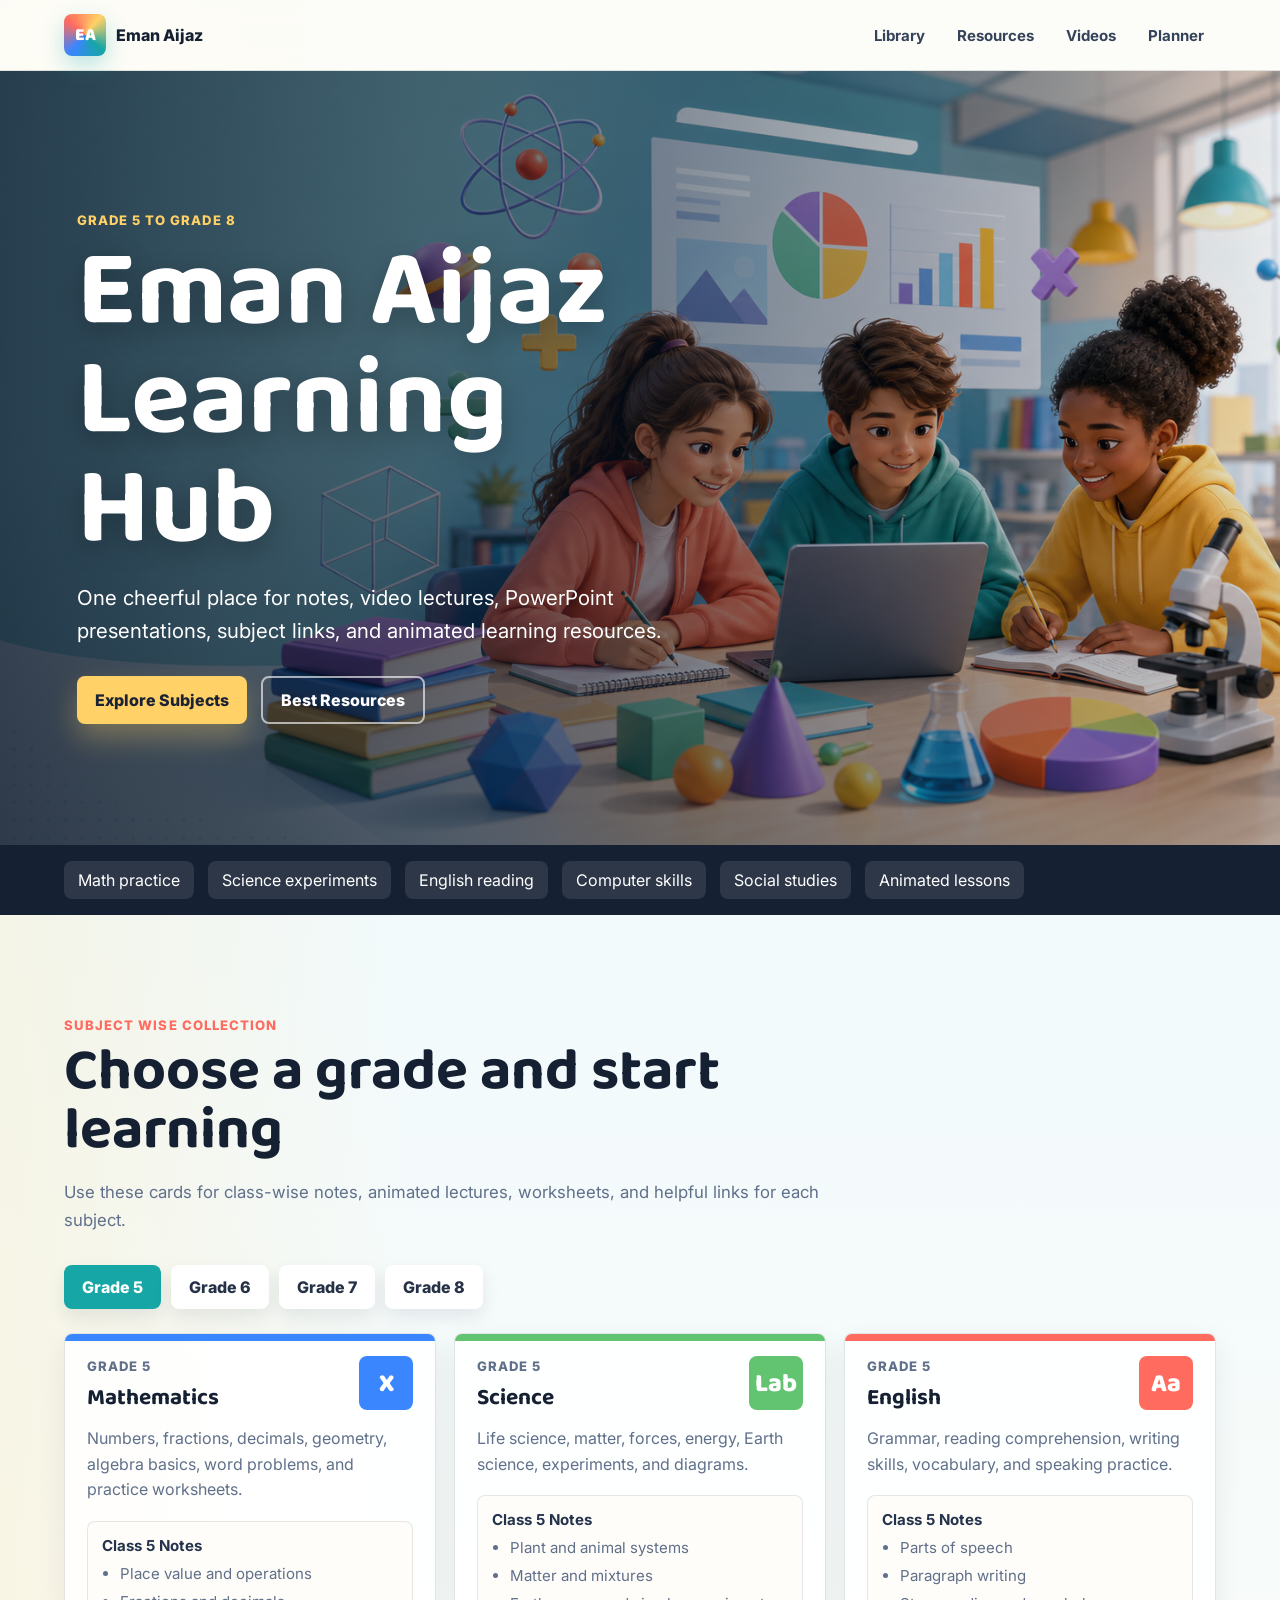
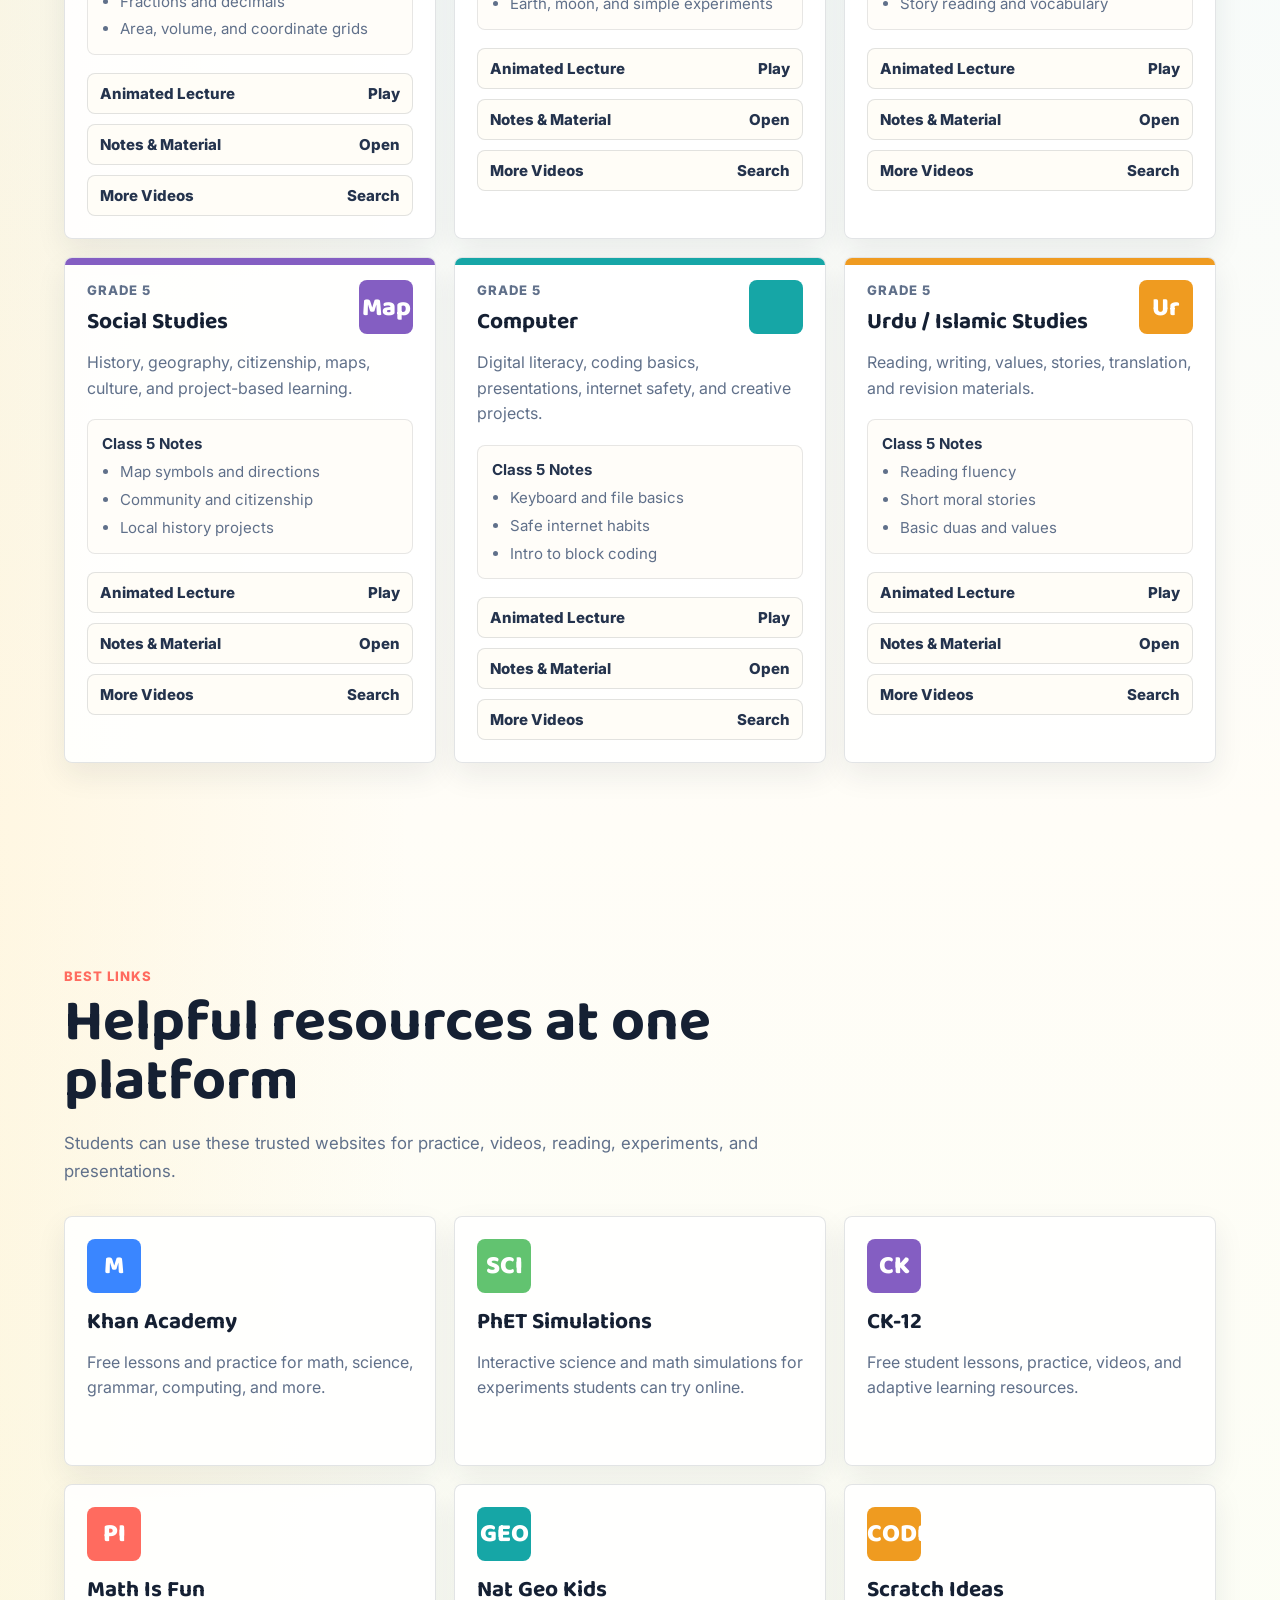
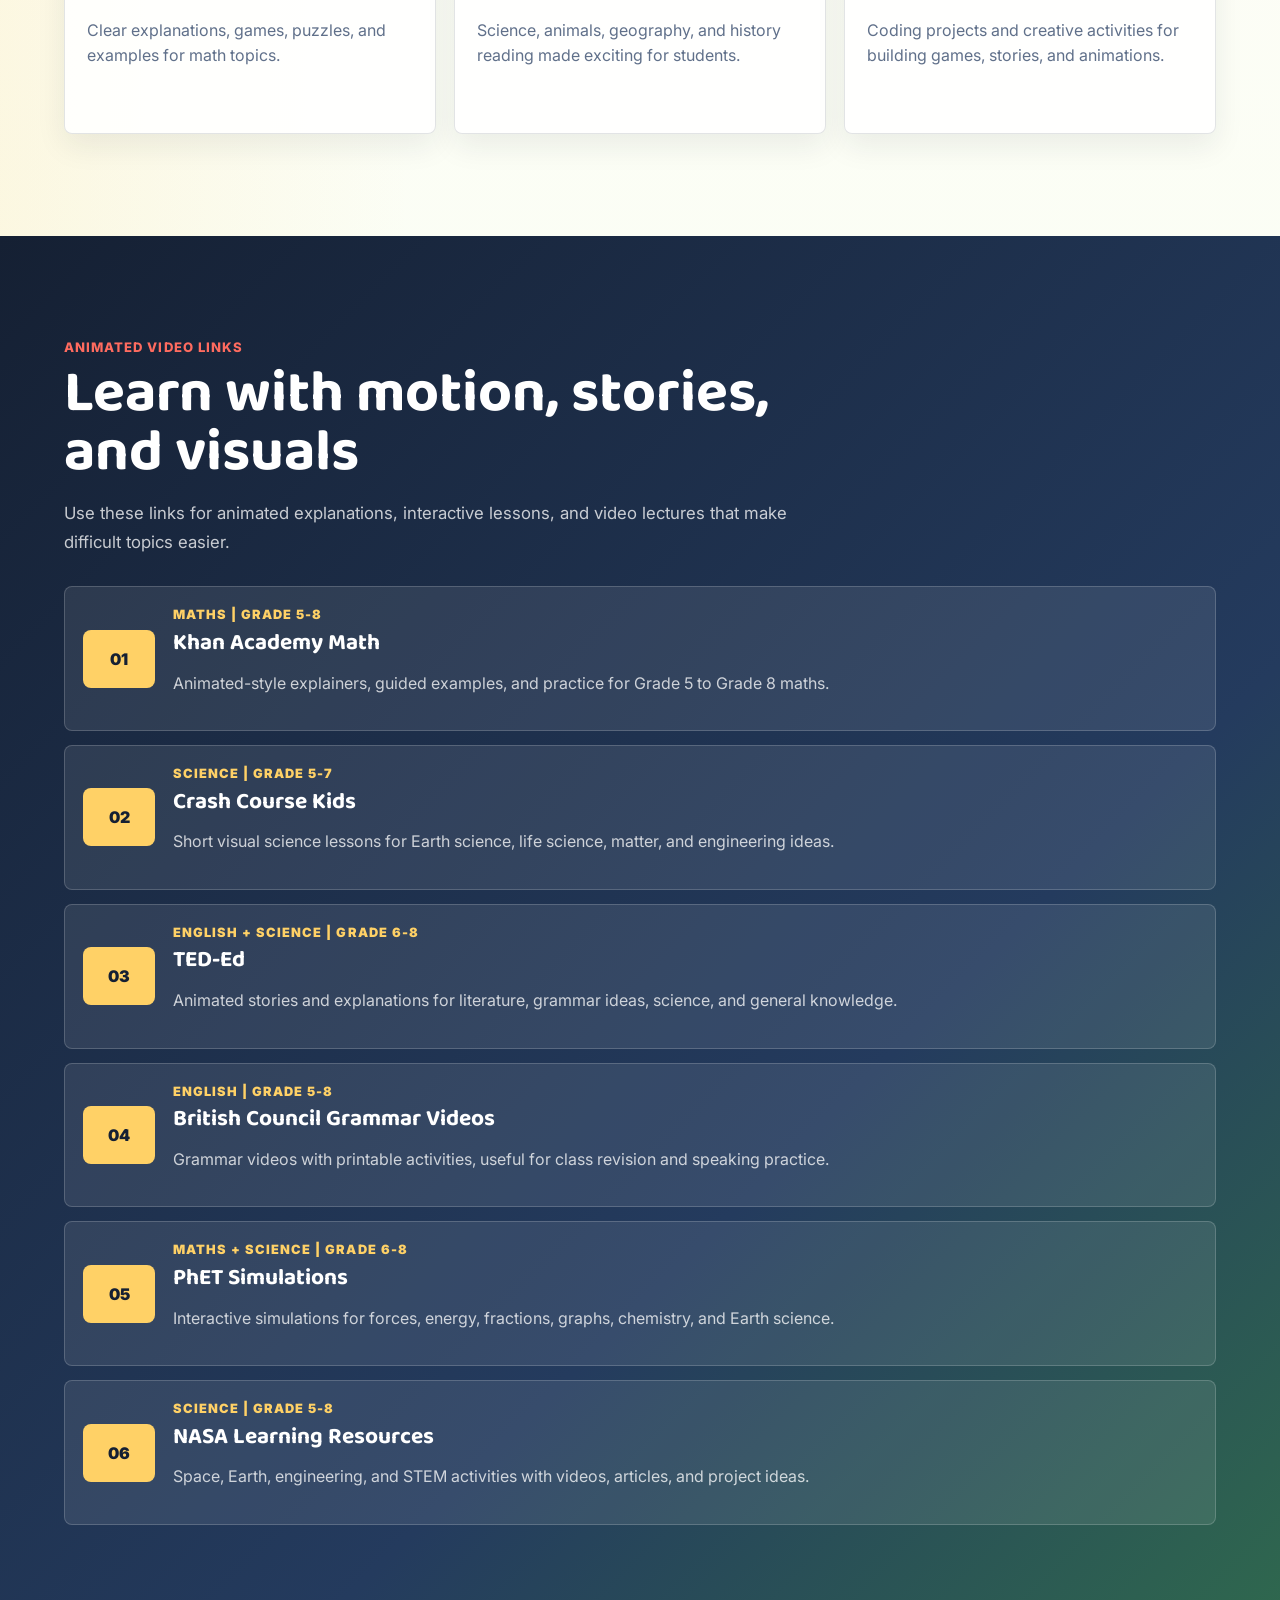
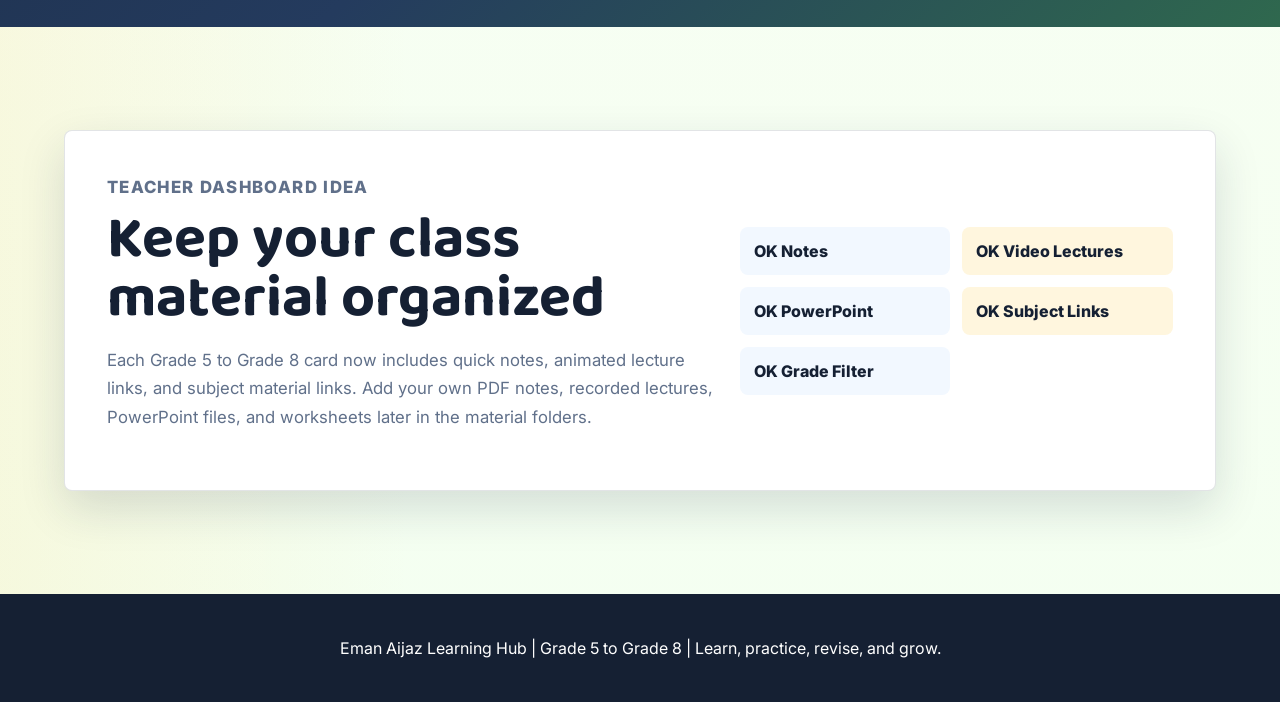
==== index.html @ b5f7dd6d "Add learning hub website" ====
<!DOCTYPE html>
<html lang="en">
<head>
  <meta charset="UTF-8">
  <meta name="viewport" content="width=device-width, initial-scale=1.0">
  <title>Eman Aijaz Learning Hub</title>
  <link rel="preconnect" href="https://fonts.googleapis.com">
  <link rel="preconnect" href="https://fonts.gstatic.com" crossorigin>
  <link href="https://fonts.googleapis.com/css2?family=Baloo+2:wght@500;700&family=Inter:wght@400;600;700;800&display=swap" rel="stylesheet">
  <link rel="stylesheet" href="styles.css">
</head>
<body>
  <header class="site-header">
    <a class="brand" href="#top" aria-label="Eman Aijaz Learning Hub home">
      <span class="brand-mark">EA</span>
      <span>Eman Aijaz</span>
    </a>
    <nav class="nav-links" aria-label="Main navigation">
      <a href="#library">Library</a>
      <a href="#resources">Resources</a>
      <a href="#videos">Videos</a>
      <a href="#planner">Planner</a>
    </nav>
  </header>

  <main id="top">
    <section class="hero">
      <img src="assets/learning-hero.png" alt="Students learning with books, laptop, science and math materials" class="hero-image">
      <div class="hero-overlay"></div>
      <div class="hero-content">
        <p class="eyebrow">Grade 5 to Grade 8</p>
        <h1>Eman Aijaz Learning Hub</h1>
        <p class="hero-copy">One cheerful place for notes, video lectures, PowerPoint presentations, subject links, and animated learning resources.</p>
        <div class="hero-actions">
          <a class="button primary" href="#library">Explore Subjects</a>
          <a class="button secondary" href="#resources">Best Resources</a>
        </div>
      </div>
    </section>

    <section class="ticker" aria-label="Learning focus highlights">
      <span>Math practice</span>
      <span>Science experiments</span>
      <span>English reading</span>
      <span>Computer skills</span>
      <span>Social studies</span>
      <span>Animated lessons</span>
    </section>

    <section class="section library-section" id="library">
      <div class="section-heading">
        <p class="eyebrow">Subject Wise Collection</p>
        <h2>Choose a grade and start learning</h2>
        <p>Use these cards for class-wise notes, animated lectures, worksheets, and helpful links for each subject.</p>
      </div>

      <div class="grade-tabs" role="tablist" aria-label="Select grade">
        <button class="grade-tab active" type="button" data-grade="5">Grade 5</button>
        <button class="grade-tab" type="button" data-grade="6">Grade 6</button>
        <button class="grade-tab" type="button" data-grade="7">Grade 7</button>
        <button class="grade-tab" type="button" data-grade="8">Grade 8</button>
      </div>

      <div class="subject-grid" id="subjectGrid" aria-live="polite"></div>
    </section>

    <section class="section resource-section" id="resources">
      <div class="section-heading">
        <p class="eyebrow">Best Links</p>
        <h2>Helpful resources at one platform</h2>
        <p>Students can use these trusted websites for practice, videos, reading, experiments, and presentations.</p>
      </div>

      <div class="resource-grid">
        <a class="resource-card math" href="https://www.khanacademy.org/" target="_blank" rel="noopener">
          <span class="resource-icon">M</span>
          <h3>Khan Academy</h3>
          <p>Free lessons and practice for math, science, grammar, computing, and more.</p>
        </a>
        <a class="resource-card science" href="https://phet.colorado.edu/" target="_blank" rel="noopener">
          <span class="resource-icon">SCI</span>
          <h3>PhET Simulations</h3>
          <p>Interactive science and math simulations for experiments students can try online.</p>
        </a>
        <a class="resource-card reading" href="https://www.ck12.org/student/" target="_blank" rel="noopener">
          <span class="resource-icon">CK</span>
          <h3>CK-12</h3>
          <p>Free student lessons, practice, videos, and adaptive learning resources.</p>
        </a>
        <a class="resource-card practice" href="https://www.mathsisfun.com/" target="_blank" rel="noopener">
          <span class="resource-icon">PI</span>
          <h3>Math Is Fun</h3>
          <p>Clear explanations, games, puzzles, and examples for math topics.</p>
        </a>
        <a class="resource-card world" href="https://kids.nationalgeographic.com/" target="_blank" rel="noopener">
          <span class="resource-icon">GEO</span>
          <h3>Nat Geo Kids</h3>
          <p>Science, animals, geography, and history reading made exciting for students.</p>
        </a>
        <a class="resource-card coding" href="https://scratch.mit.edu/ideas" target="_blank" rel="noopener">
          <span class="resource-icon">CODE</span>
          <h3>Scratch Ideas</h3>
          <p>Coding projects and creative activities for building games, stories, and animations.</p>
        </a>
      </div>
    </section>

    <section class="section video-section" id="videos">
      <div class="section-heading">
        <p class="eyebrow">Animated Video Links</p>
        <h2>Learn with motion, stories, and visuals</h2>
        <p>Use these links for animated explanations, interactive lessons, and video lectures that make difficult topics easier.</p>
      </div>

      <div class="video-list" id="animatedVideoList" aria-live="polite"></div>
    </section>

    <section class="section planner-section" id="planner">
      <div class="planner-panel">
        <div>
          <p class="eyebrow">Teacher Dashboard Idea</p>
          <h2>Keep your class material organized</h2>
          <p>Each Grade 5 to Grade 8 card now includes quick notes, animated lecture links, and subject material links. Add your own PDF notes, recorded lectures, PowerPoint files, and worksheets later in the material folders.</p>
        </div>
        <div class="planner-checks" aria-label="Website features">
          <span>OK Notes</span>
          <span>OK Video Lectures</span>
          <span>OK PowerPoint</span>
          <span>OK Subject Links</span>
          <span>OK Grade Filter</span>
        </div>
      </div>
    </section>
  </main>

  <footer class="footer">
    <p>Eman Aijaz Learning Hub | Grade 5 to Grade 8 | Learn, practice, revise, and grow.</p>
  </footer>

  <script src="script.js"></script>
</body>
</html>
---- styles.css ----
:root {
  --ink: #152033;
  --muted: #60708a;
  --paper: #fffdf7;
  --teal: #16a6a6;
  --coral: #ff6b5f;
  --yellow: #ffd166;
  --green: #62c370;
  --blue: #3a86ff;
  --purple: #845ec2;
  --line: rgba(21, 32, 51, 0.12);
  --shadow: 0 18px 45px rgba(29, 42, 68, 0.15);
}

* {
  box-sizing: border-box;
}

html {
  scroll-behavior: smooth;
}

body {
  margin: 0;
  color: var(--ink);
  background:
    linear-gradient(90deg, rgba(255, 209, 102, 0.14), transparent 32%),
    linear-gradient(180deg, #eaf8ff 0%, var(--paper) 44%, #f4fff1 100%);
  font-family: Inter, system-ui, -apple-system, BlinkMacSystemFont, "Segoe UI", sans-serif;
}

a {
  color: inherit;
  text-decoration: none;
}

.site-header {
  position: sticky;
  top: 0;
  z-index: 20;
  display: flex;
  align-items: center;
  justify-content: space-between;
  gap: 24px;
  padding: 14px clamp(18px, 5vw, 72px);
  background: rgba(255, 253, 247, 0.86);
  border-bottom: 1px solid var(--line);
  backdrop-filter: blur(14px);
}

.brand {
  display: inline-flex;
  align-items: center;
  gap: 10px;
  font-weight: 800;
}

.brand-mark {
  display: grid;
  width: 42px;
  height: 42px;
  place-items: center;
  color: white;
  background: conic-gradient(from 130deg, var(--teal), var(--blue), var(--coral), var(--yellow), var(--teal));
  border-radius: 8px;
  box-shadow: 0 9px 22px rgba(22, 166, 166, 0.28);
  font-family: "Baloo 2", cursive;
  font-size: 1.1rem;
}

.nav-links {
  display: flex;
  flex-wrap: wrap;
  gap: 8px;
  justify-content: flex-end;
}

.nav-links a {
  padding: 10px 12px;
  border-radius: 8px;
  color: #34425a;
  font-size: 0.94rem;
  font-weight: 700;
}

.nav-links a:hover {
  background: rgba(58, 134, 255, 0.12);
}

.hero {
  position: relative;
  min-height: 86vh;
  display: flex;
  align-items: center;
  overflow: hidden;
}

.hero-image {
  position: absolute;
  inset: 0;
  width: 100%;
  height: 100%;
  object-fit: cover;
  animation: softZoom 14s ease-in-out infinite alternate;
}

.hero-overlay {
  position: absolute;
  inset: 0;
  background:
    linear-gradient(90deg, rgba(8, 20, 38, 0.78) 0%, rgba(8, 20, 38, 0.52) 46%, rgba(8, 20, 38, 0.08) 100%),
    linear-gradient(0deg, rgba(8, 20, 38, 0.24), transparent 50%);
}

.hero-content {
  position: relative;
  width: min(700px, calc(100% - 36px));
  margin-left: clamp(18px, 6vw, 84px);
  padding: 92px 0 72px;
  color: white;
}

.eyebrow {
  margin: 0 0 10px;
  color: var(--coral);
  font-weight: 800;
  text-transform: uppercase;
  letter-spacing: 0.08em;
  font-size: 0.82rem;
}

.hero .eyebrow {
  color: var(--yellow);
}

h1,
h2,
h3 {
  margin: 0;
  line-height: 1;
  font-family: "Baloo 2", Inter, sans-serif;
}

h1 {
  max-width: 650px;
  font-size: clamp(3.2rem, 10vw, 6.8rem);
  text-shadow: 0 8px 26px rgba(0, 0, 0, 0.26);
}

h2 {
  font-size: clamp(2.1rem, 4.6vw, 4rem);
}

h3 {
  font-size: 1.42rem;
}

.hero-copy {
  width: min(600px, 100%);
  margin: 18px 0 0;
  font-size: clamp(1.05rem, 2vw, 1.28rem);
  line-height: 1.6;
}

.hero-actions {
  display: flex;
  flex-wrap: wrap;
  gap: 14px;
  margin-top: 28px;
}

.button {
  display: inline-flex;
  min-height: 48px;
  align-items: center;
  justify-content: center;
  padding: 12px 18px;
  border-radius: 8px;
  font-weight: 800;
  transition: transform 180ms ease, box-shadow 180ms ease, background 180ms ease;
}

.button:hover {
  transform: translateY(-3px);
}

.button.primary {
  color: #1b2233;
  background: var(--yellow);
  box-shadow: 0 14px 28px rgba(255, 209, 102, 0.32);
}

.button.secondary {
  color: white;
  border: 2px solid rgba(255, 255, 255, 0.62);
}

.ticker {
  display: flex;
  gap: 14px;
  overflow: hidden;
  padding: 16px clamp(18px, 5vw, 72px);
  background: #152033;
  color: white;
}

.ticker span {
  flex: 0 0 auto;
  padding: 9px 14px;
  border-radius: 8px;
  background: rgba(255, 255, 255, 0.1);
  animation: floatTag 4.8s ease-in-out infinite;
}

.ticker span:nth-child(2n) {
  animation-delay: 600ms;
}

.section {
  padding: clamp(58px, 8vw, 104px) clamp(18px, 5vw, 72px);
}

.section-heading {
  max-width: 760px;
  margin-bottom: 30px;
}

.section-heading p:not(.eyebrow),
.planner-panel p {
  color: var(--muted);
  font-size: 1.05rem;
  line-height: 1.7;
}

.grade-tabs {
  display: flex;
  flex-wrap: wrap;
  gap: 10px;
  margin-bottom: 24px;
}

.grade-tab {
  border: 0;
  border-radius: 8px;
  padding: 12px 18px;
  color: #253146;
  background: white;
  box-shadow: 0 8px 18px rgba(21, 32, 51, 0.09);
  cursor: pointer;
  font: 800 1rem Inter, sans-serif;
}

.grade-tab.active {
  color: white;
  background: var(--teal);
}

.subject-grid,
.resource-grid {
  display: grid;
  grid-template-columns: repeat(3, minmax(0, 1fr));
  gap: 18px;
}

.subject-card,
.resource-card {
  min-height: 250px;
  padding: 22px;
  border: 1px solid var(--line);
  border-radius: 8px;
  background: rgba(255, 255, 255, 0.88);
  box-shadow: 0 12px 30px rgba(21, 32, 51, 0.08);
  transition: transform 200ms ease, box-shadow 200ms ease;
}

.subject-card:hover,
.resource-card:hover {
  transform: translateY(-6px);
  box-shadow: var(--shadow);
}

.subject-card {
  position: relative;
  overflow: hidden;
}

.subject-card::before {
  content: "";
  position: absolute;
  inset: 0 0 auto;
  height: 7px;
  background: var(--card-color);
}

.subject-top {
  display: flex;
  align-items: center;
  justify-content: space-between;
  gap: 12px;
  margin-bottom: 16px;
}

.subject-icon,
.resource-icon {
  display: grid;
  width: 54px;
  height: 54px;
  place-items: center;
  border-radius: 8px;
  color: white;
  background: var(--card-color);
  font-family: "Baloo 2", cursive;
  font-size: 1.6rem;
  font-weight: 800;
}

.subject-card p,
.resource-card p,
.video-list p {
  color: var(--muted);
  line-height: 1.6;
}

.quick-notes {
  margin-top: 18px;
  padding: 14px;
  border: 1px solid rgba(21, 32, 51, 0.1);
  border-radius: 8px;
  background: rgba(255, 253, 247, 0.74);
}

.quick-notes h4 {
  margin: 0 0 8px;
  color: #24334d;
  font-size: 0.94rem;
}

.quick-notes ul {
  display: grid;
  gap: 6px;
  margin: 0;
  padding-left: 18px;
  color: var(--muted);
  font-size: 0.94rem;
  line-height: 1.45;
}

.material-links {
  display: grid;
  gap: 10px;
  margin-top: 18px;
}

.material-links a {
  display: flex;
  align-items: center;
  justify-content: space-between;
  gap: 10px;
  padding: 10px 12px;
  border: 1px solid var(--line);
  border-radius: 8px;
  background: #fffdf7;
  color: #24334d;
  font-size: 0.94rem;
  font-weight: 800;
}

.material-links a:hover {
  border-color: var(--card-color);
}

.resource-card {
  display: block;
}

.resource-card.math { --card-color: var(--blue); }
.resource-card.science { --card-color: var(--green); }
.resource-card.reading { --card-color: var(--purple); }
.resource-card.practice { --card-color: var(--coral); }
.resource-card.world { --card-color: var(--teal); }
.resource-card.coding { --card-color: #ef9b20; }

.resource-card .resource-icon {
  margin-bottom: 18px;
}

.video-section {
  background: linear-gradient(135deg, #152033 0%, #243b5e 64%, #2f684e 100%);
  color: white;
}

.video-section .section-heading p:not(.eyebrow),
.video-list p {
  color: rgba(255, 255, 255, 0.76);
}

.video-list {
  display: grid;
  gap: 14px;
}

.video-list a {
  display: grid;
  grid-template-columns: 72px 1fr;
  align-items: center;
  gap: 18px;
  padding: 18px;
  border: 1px solid rgba(255, 255, 255, 0.18);
  border-radius: 8px;
  background: rgba(255, 255, 255, 0.09);
  transition: transform 200ms ease, background 200ms ease;
}

.video-list a:hover {
  transform: translateX(8px);
  background: rgba(255, 255, 255, 0.15);
}

.video-list span {
  display: grid;
  height: 58px;
  place-items: center;
  border-radius: 8px;
  background: var(--yellow);
  color: #152033;
  font-weight: 900;
}

.video-list .video-meta {
  margin: 0 0 6px;
  color: var(--yellow);
  font-size: 0.8rem;
  font-weight: 900;
  letter-spacing: 0.08em;
  text-transform: uppercase;
}

.planner-panel {
  display: grid;
  grid-template-columns: 1.4fr 1fr;
  align-items: center;
  gap: 26px;
  padding: clamp(24px, 4vw, 42px);
  border: 1px solid var(--line);
  border-radius: 8px;
  background: white;
  box-shadow: var(--shadow);
}

.planner-checks {
  display: grid;
  grid-template-columns: repeat(2, minmax(0, 1fr));
  gap: 12px;
}

.planner-checks span {
  padding: 14px;
  border-radius: 8px;
  background: #f2f8ff;
  font-weight: 800;
}

.planner-checks span:nth-child(2n) {
  background: #fff6de;
}

.footer {
  padding: 28px 18px;
  text-align: center;
  color: white;
  background: #152033;
}

@keyframes softZoom {
  from { transform: scale(1); }
  to { transform: scale(1.06); }
}

@keyframes floatTag {
  0%, 100% { transform: translateY(0); }
  50% { transform: translateY(-6px); }
}

@media (max-width: 980px) {
  .subject-grid,
  .resource-grid,
  .planner-panel {
    grid-template-columns: repeat(2, minmax(0, 1fr));
  }

  .planner-panel {
    align-items: start;
  }
}

@media (max-width: 720px) {
  .site-header {
    align-items: flex-start;
    flex-direction: column;
  }

  .nav-links {
    justify-content: flex-start;
  }

  .hero {
    min-height: 82vh;
  }

  .hero-overlay {
    background: linear-gradient(90deg, rgba(8, 20, 38, 0.82), rgba(8, 20, 38, 0.45));
  }

  .subject-grid,
  .resource-grid,
  .planner-panel,
  .planner-checks {
    grid-template-columns: 1fr;
  }

  .video-list a {
    grid-template-columns: 54px 1fr;
    gap: 14px;
  }

  .video-list span {
    height: 50px;
  }
}

@media (prefers-reduced-motion: reduce) {
  *,
  *::before,
  *::after {
    animation-duration: 0.01ms !important;
    animation-iteration-count: 1 !important;
    scroll-behavior: auto !important;
    transition-duration: 0.01ms !important;
  }
}
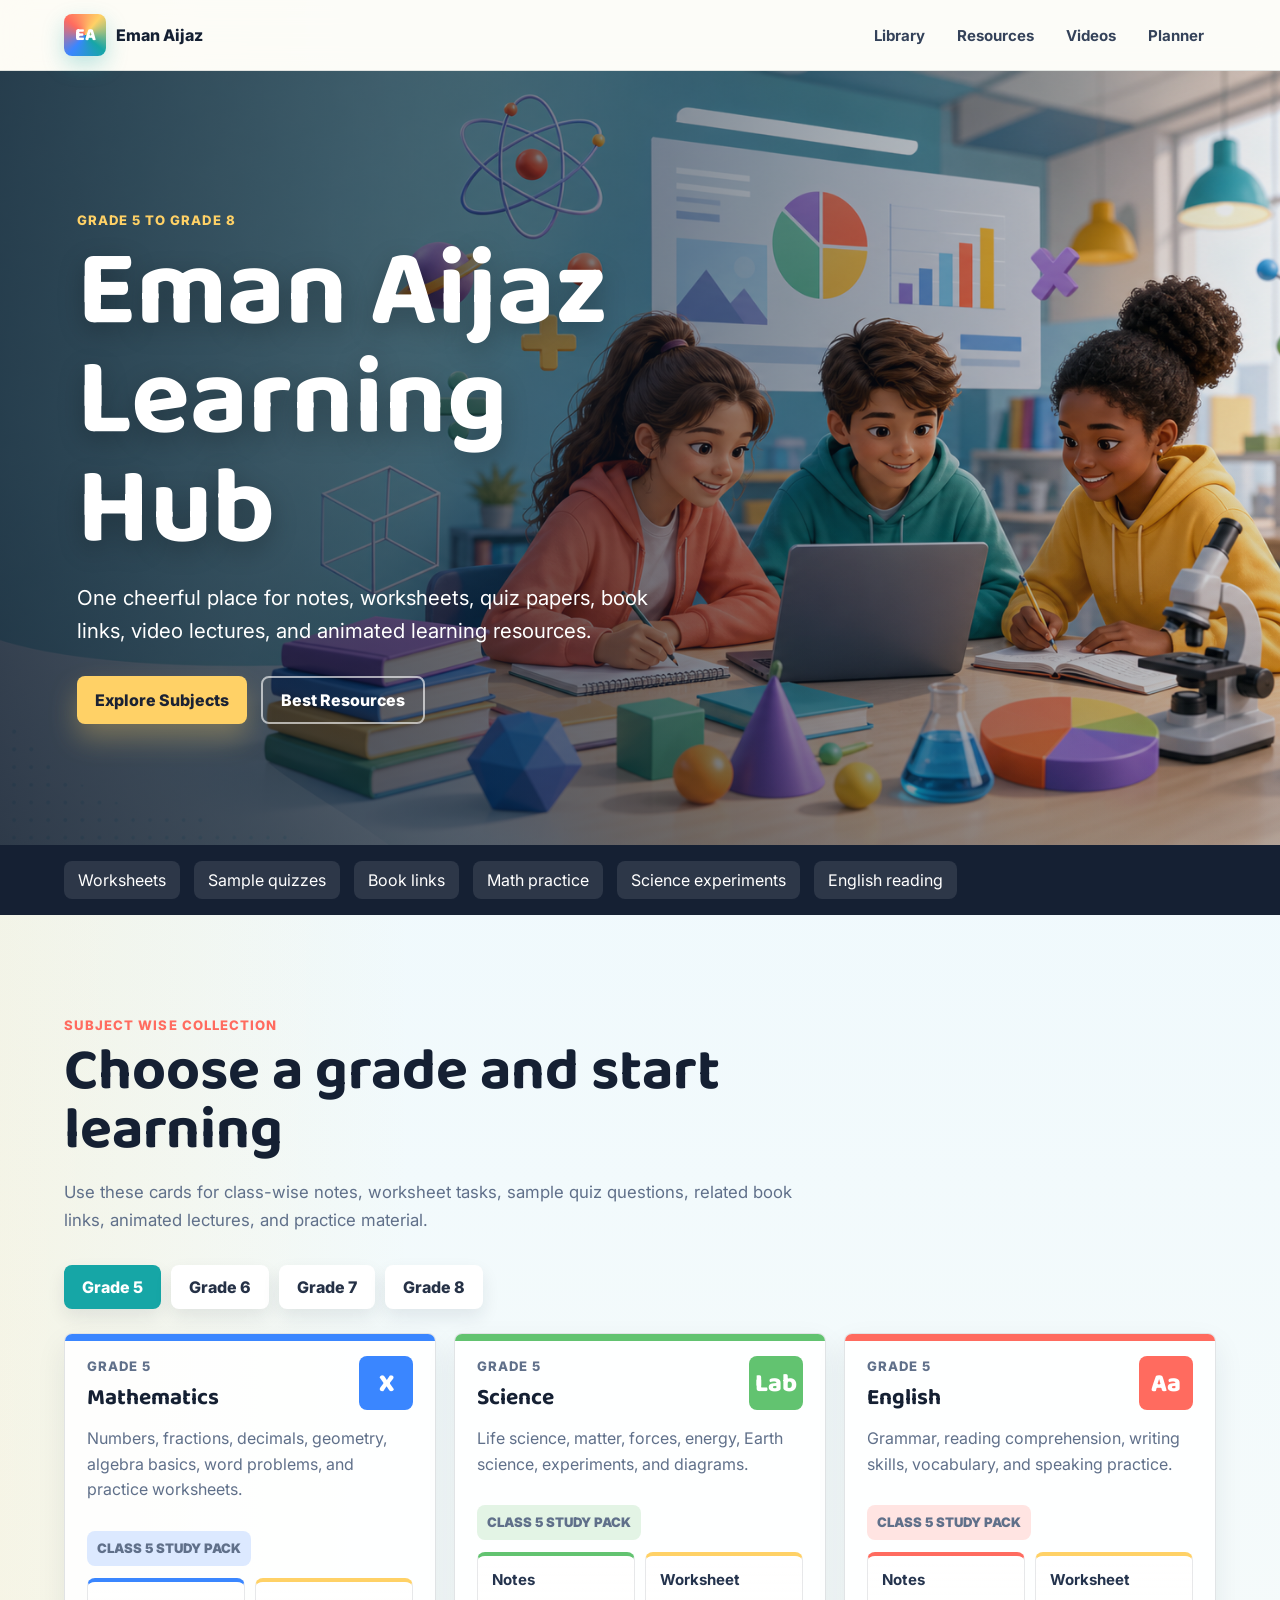
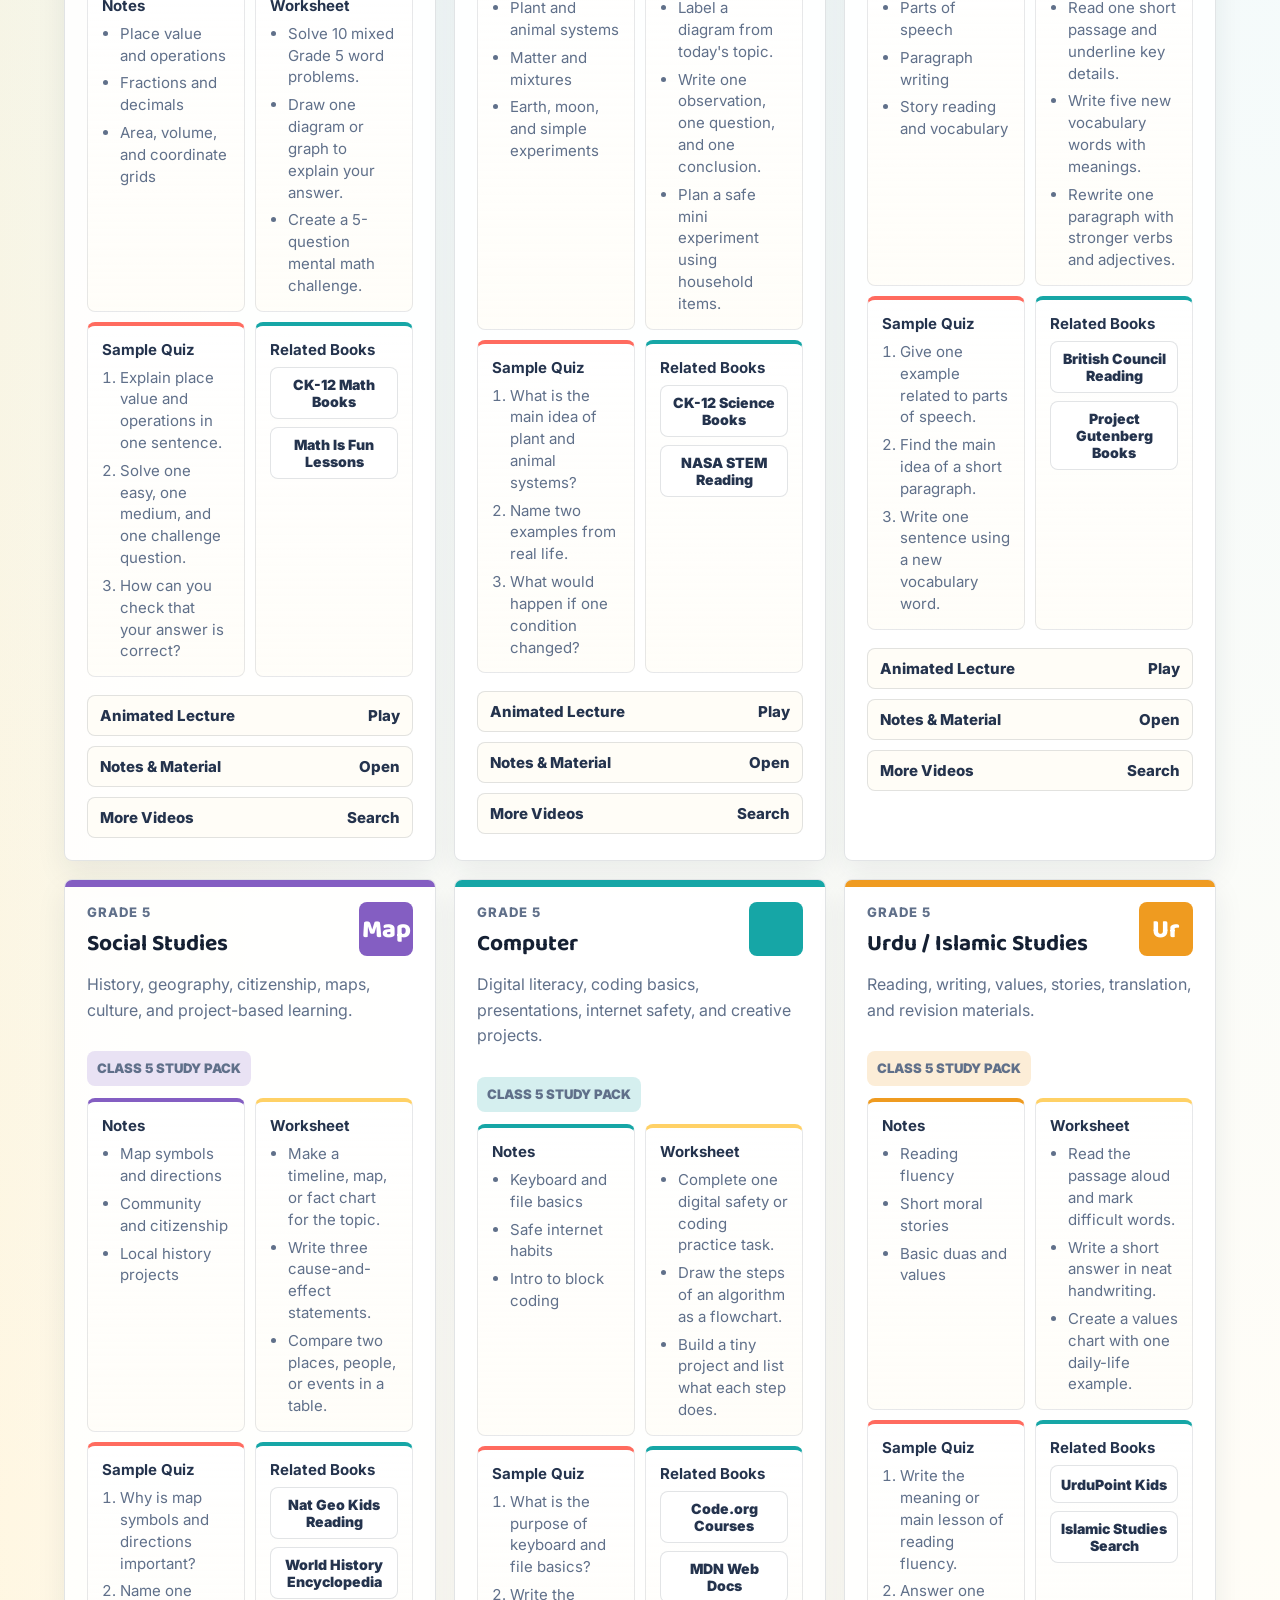
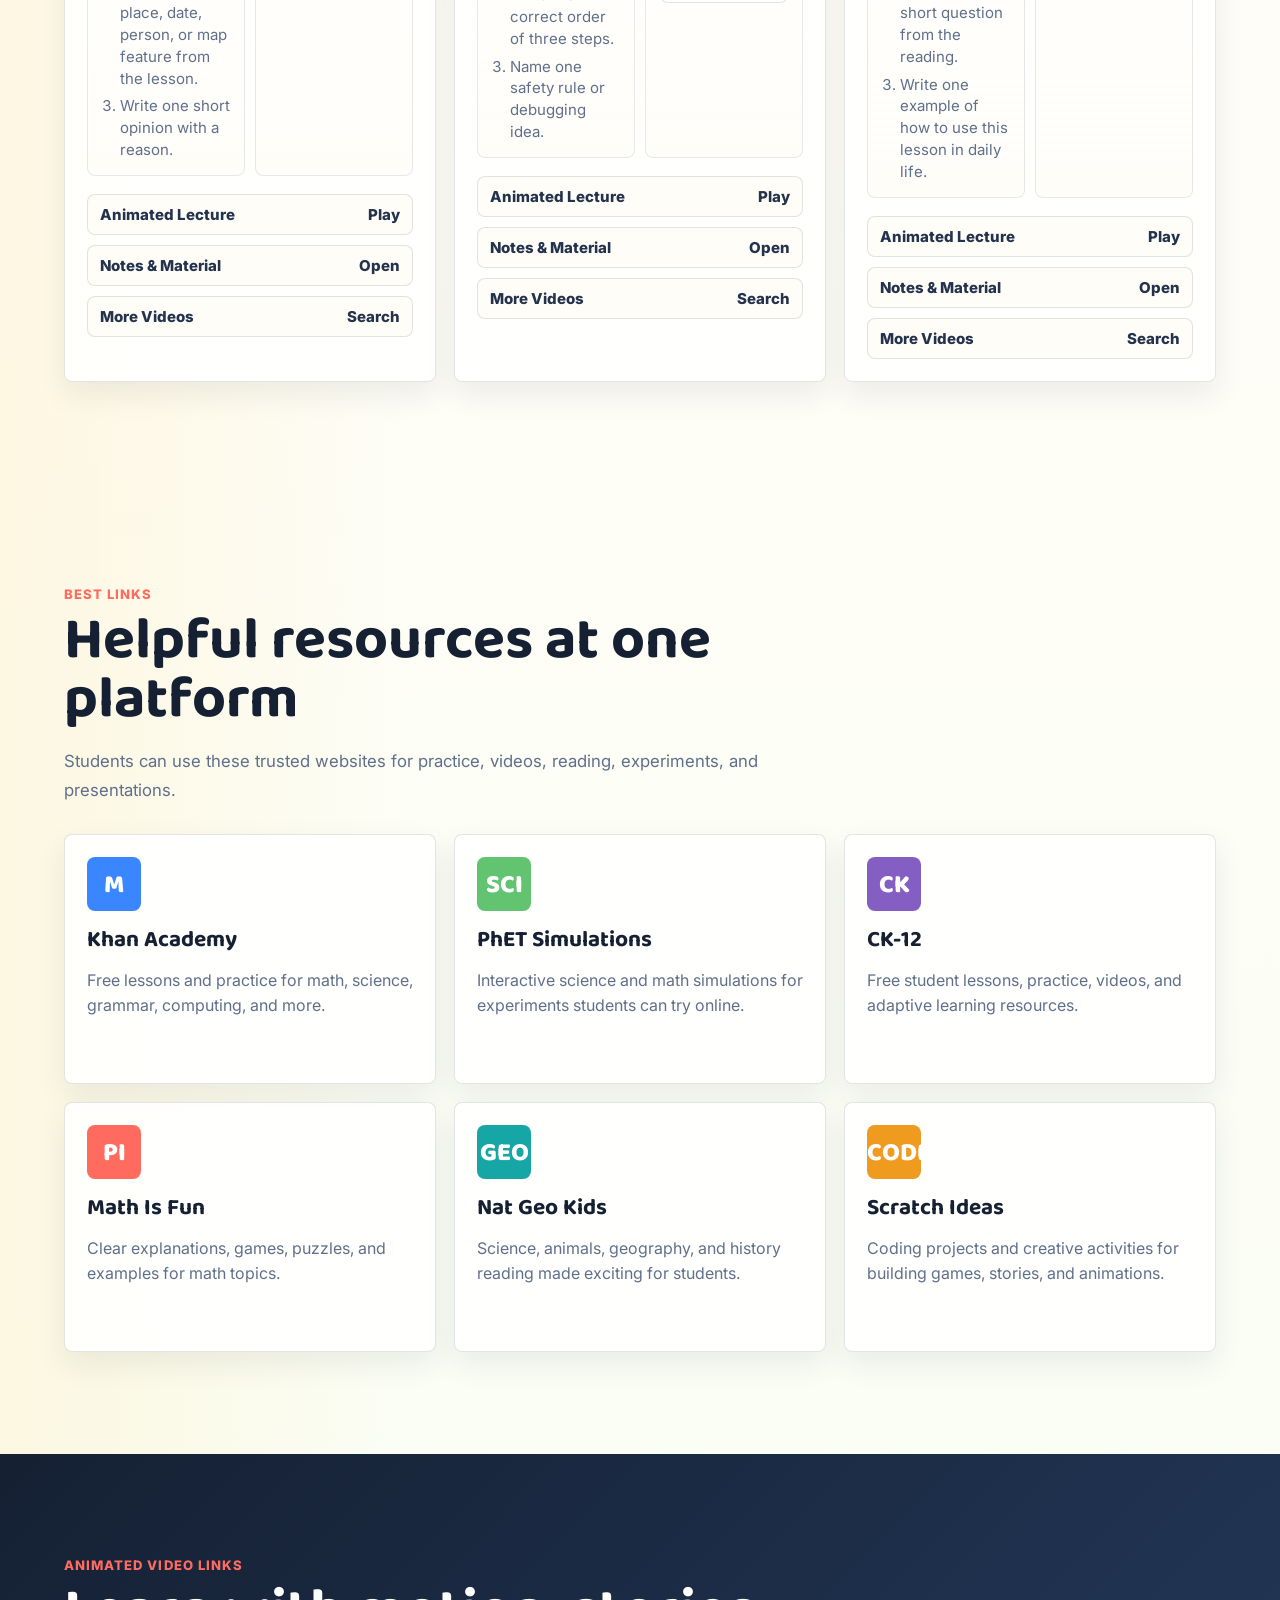
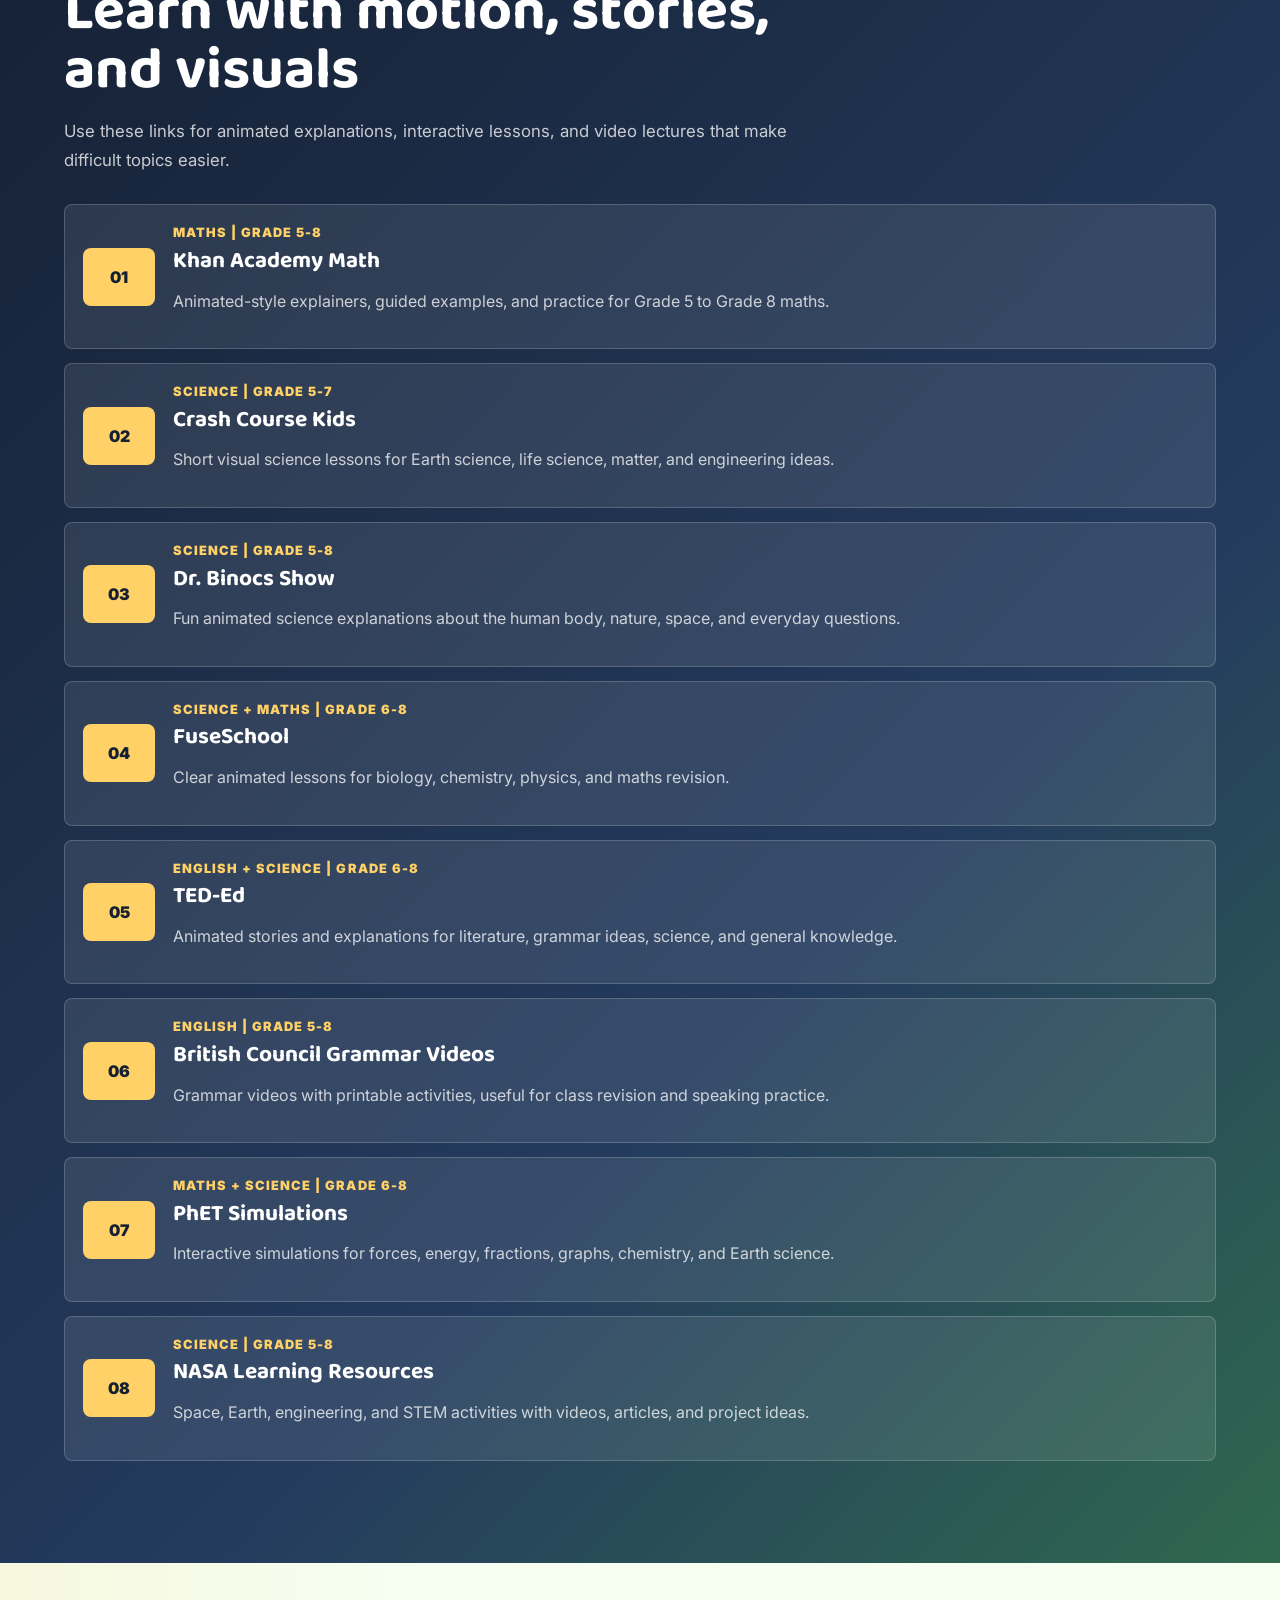
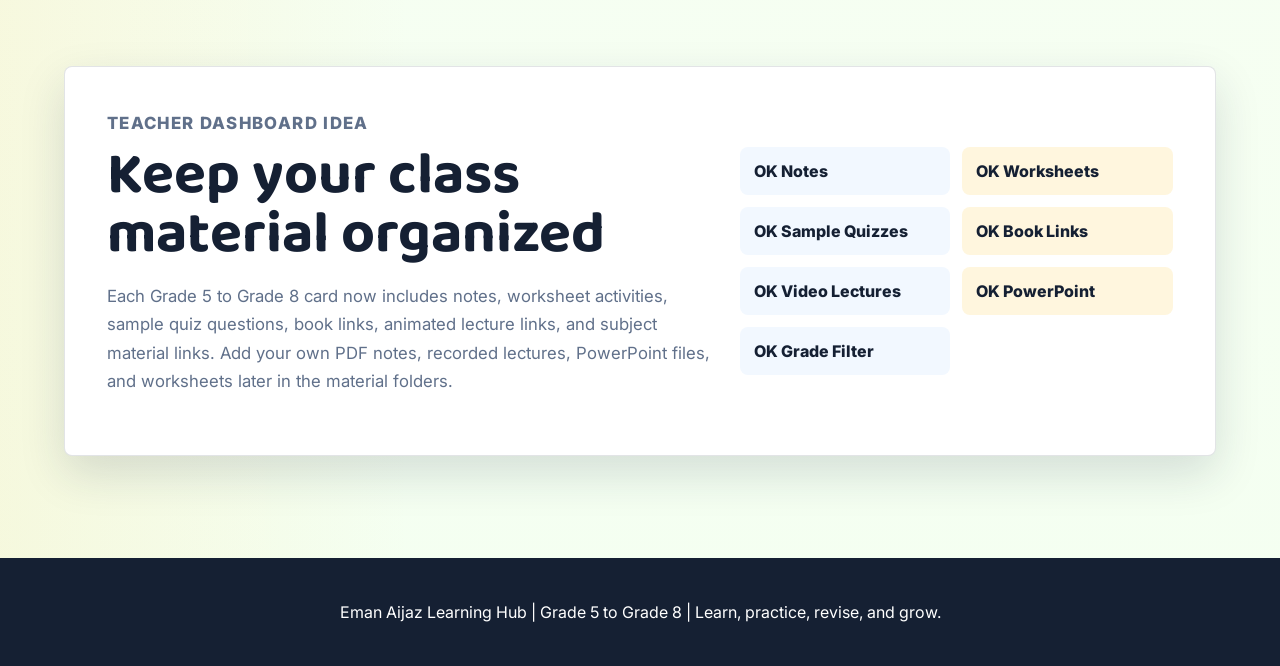
==== commit b0a45eb5: "Add study packs with worksheets quizzes and books" ====
--- a/index.html
+++ b/index.html
@@ -30,7 +30,7 @@
       <div class="hero-content">
         <p class="eyebrow">Grade 5 to Grade 8</p>
         <h1>Eman Aijaz Learning Hub</h1>
-        <p class="hero-copy">One cheerful place for notes, video lectures, PowerPoint presentations, subject links, and animated learning resources.</p>
+        <p class="hero-copy">One cheerful place for notes, worksheets, quiz papers, book links, video lectures, and animated learning resources.</p>
         <div class="hero-actions">
           <a class="button primary" href="#library">Explore Subjects</a>
           <a class="button secondary" href="#resources">Best Resources</a>
@@ -39,19 +39,19 @@
     </section>
 
     <section class="ticker" aria-label="Learning focus highlights">
+      <span>Worksheets</span>
+      <span>Sample quizzes</span>
+      <span>Book links</span>
       <span>Math practice</span>
       <span>Science experiments</span>
       <span>English reading</span>
-      <span>Computer skills</span>
-      <span>Social studies</span>
-      <span>Animated lessons</span>
     </section>
 
     <section class="section library-section" id="library">
       <div class="section-heading">
         <p class="eyebrow">Subject Wise Collection</p>
         <h2>Choose a grade and start learning</h2>
-        <p>Use these cards for class-wise notes, animated lectures, worksheets, and helpful links for each subject.</p>
+        <p>Use these cards for class-wise notes, worksheet tasks, sample quiz questions, related book links, animated lectures, and practice material.</p>
       </div>
 
       <div class="grade-tabs" role="tablist" aria-label="Select grade">
@@ -120,13 +120,15 @@
         <div>
           <p class="eyebrow">Teacher Dashboard Idea</p>
           <h2>Keep your class material organized</h2>
-          <p>Each Grade 5 to Grade 8 card now includes quick notes, animated lecture links, and subject material links. Add your own PDF notes, recorded lectures, PowerPoint files, and worksheets later in the material folders.</p>
+          <p>Each Grade 5 to Grade 8 card now includes notes, worksheet activities, sample quiz questions, book links, animated lecture links, and subject material links. Add your own PDF notes, recorded lectures, PowerPoint files, and worksheets later in the material folders.</p>
         </div>
         <div class="planner-checks" aria-label="Website features">
           <span>OK Notes</span>
+          <span>OK Worksheets</span>
+          <span>OK Sample Quizzes</span>
+          <span>OK Book Links</span>
           <span>OK Video Lectures</span>
           <span>OK PowerPoint</span>
-          <span>OK Subject Links</span>
           <span>OK Grade Filter</span>
         </div>
       </div>
--- a/styles.css
+++ b/styles.css
@@ -321,6 +321,26 @@
   line-height: 1.6;
 }
 
+.pack-label {
+  display: inline-flex;
+  margin: 12px 0 0;
+  padding: 7px 10px;
+  border-radius: 8px;
+  color: #1b2233;
+  background: color-mix(in srgb, var(--card-color) 18%, white);
+  font-size: 0.82rem;
+  font-weight: 900;
+  text-transform: uppercase;
+}
+
+.study-pack {
+  display: grid;
+  grid-template-columns: repeat(2, minmax(0, 1fr));
+  gap: 10px;
+  margin-top: 12px;
+}
+
+.pack-panel,
 .quick-notes {
   margin-top: 18px;
   padding: 14px;
@@ -329,12 +349,21 @@
   background: rgba(255, 253, 247, 0.74);
 }
 
+.pack-panel {
+  min-height: 145px;
+  margin-top: 0;
+  background: linear-gradient(180deg, rgba(255, 255, 255, 0.96), rgba(255, 253, 247, 0.78));
+}
+
+.pack-panel h4,
 .quick-notes h4 {
   margin: 0 0 8px;
   color: #24334d;
   font-size: 0.94rem;
 }
 
+.pack-panel ul,
+.pack-panel ol,
 .quick-notes ul {
   display: grid;
   gap: 6px;
@@ -343,6 +372,36 @@
   color: var(--muted);
   font-size: 0.94rem;
   line-height: 1.45;
+}
+
+.notes-panel { border-top: 4px solid var(--card-color); }
+.worksheet-panel { border-top: 4px solid var(--yellow); }
+.quiz-panel { border-top: 4px solid var(--coral); }
+.book-panel { border-top: 4px solid var(--teal); }
+
+.book-links {
+  display: grid;
+  gap: 8px;
+}
+
+.book-links a {
+  display: inline-flex;
+  align-items: center;
+  justify-content: center;
+  min-height: 38px;
+  padding: 8px 10px;
+  border: 1px solid rgba(21, 32, 51, 0.12);
+  border-radius: 8px;
+  color: #24334d;
+  background: white;
+  font-size: 0.88rem;
+  font-weight: 900;
+  text-align: center;
+}
+
+.book-links a:hover {
+  border-color: var(--card-color);
+  color: var(--card-color);
 }
 
 .material-links {
@@ -514,7 +573,8 @@
   .subject-grid,
   .resource-grid,
   .planner-panel,
-  .planner-checks {
+  .planner-checks,
+  .study-pack {
     grid-template-columns: 1fr;
   }
 
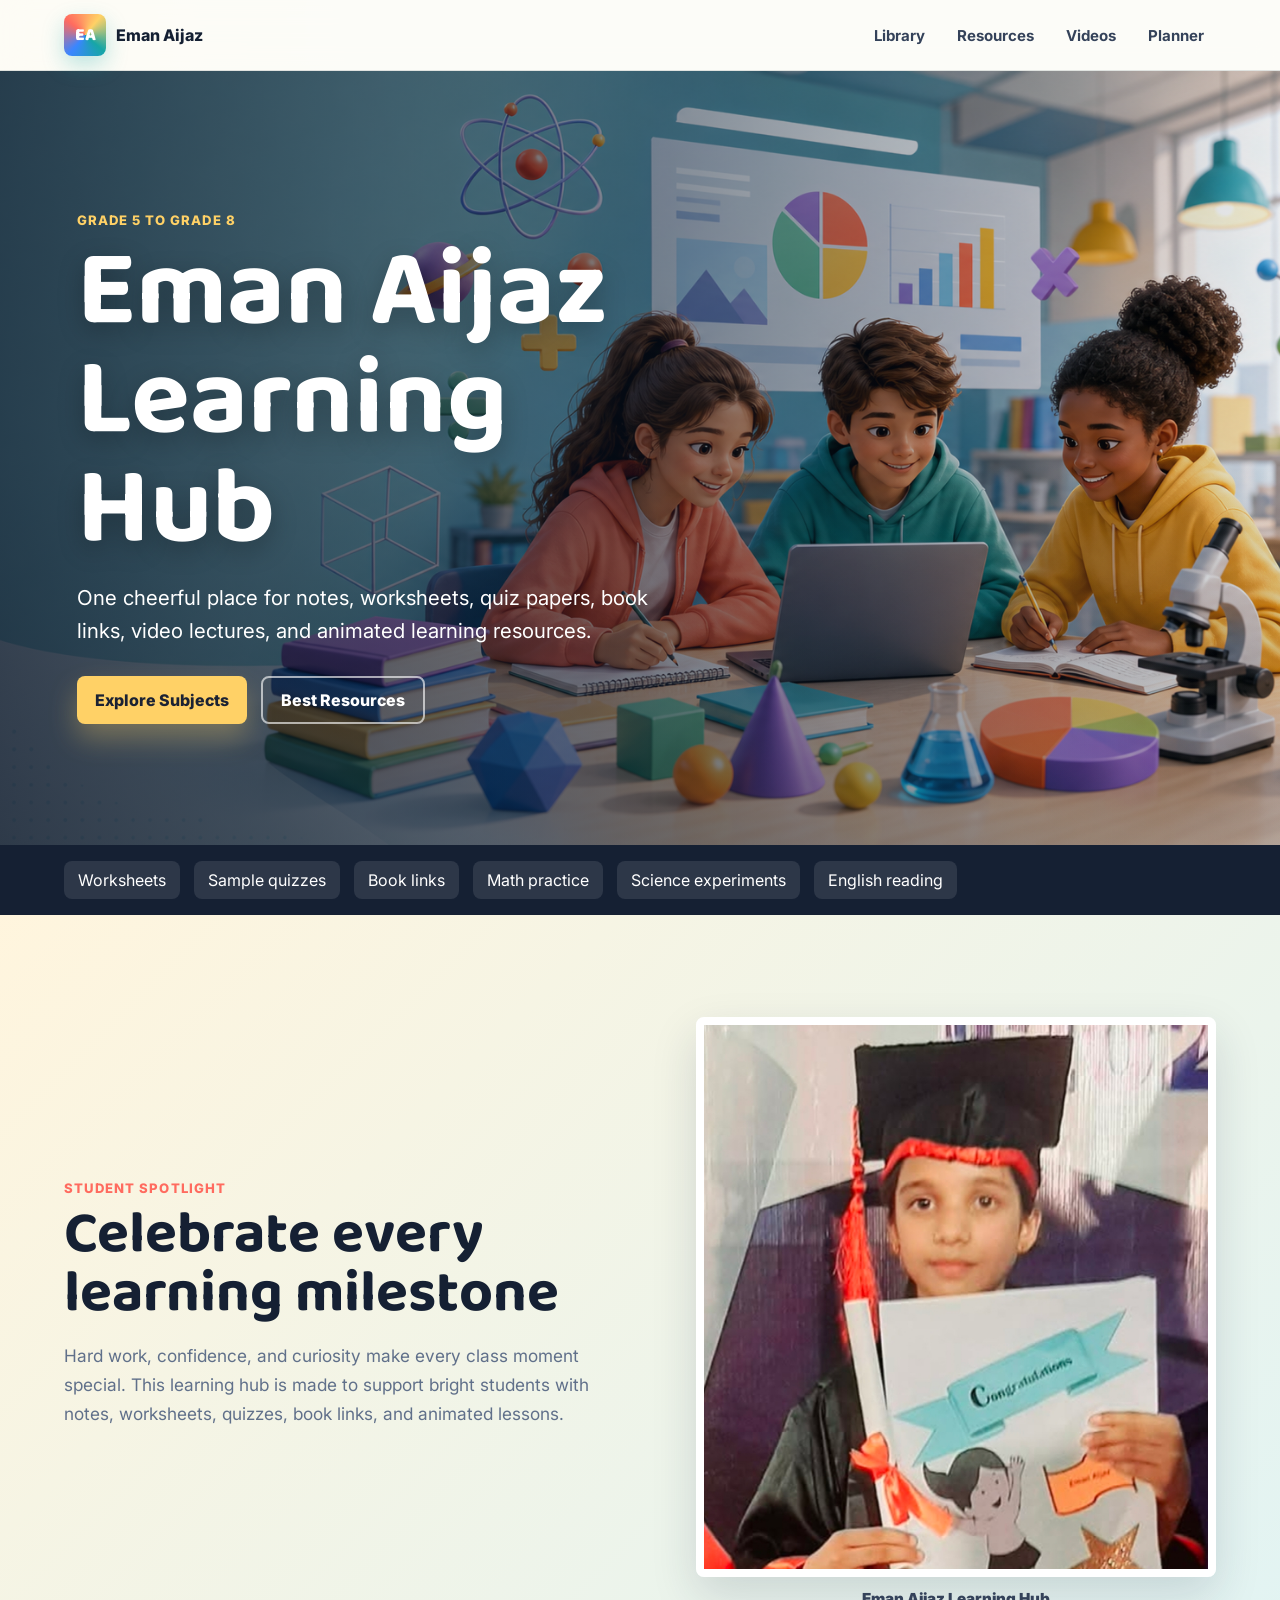
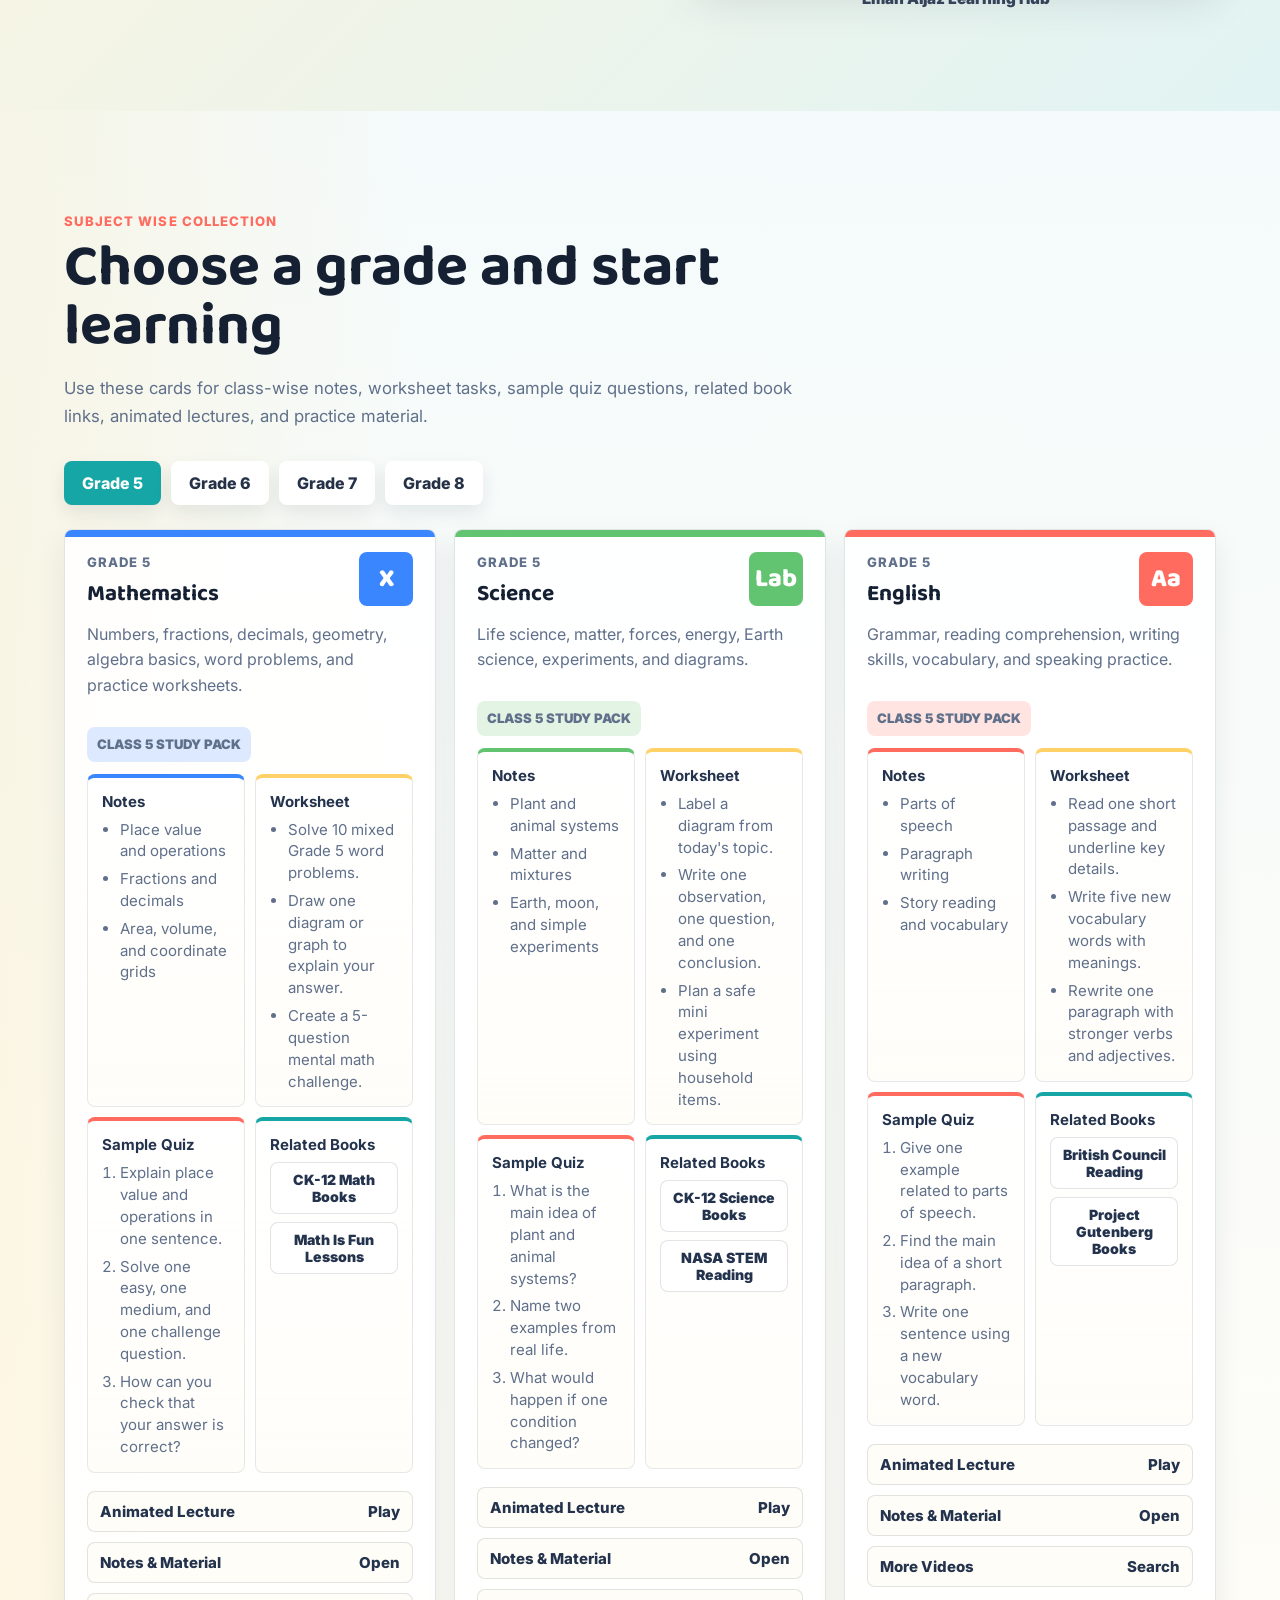
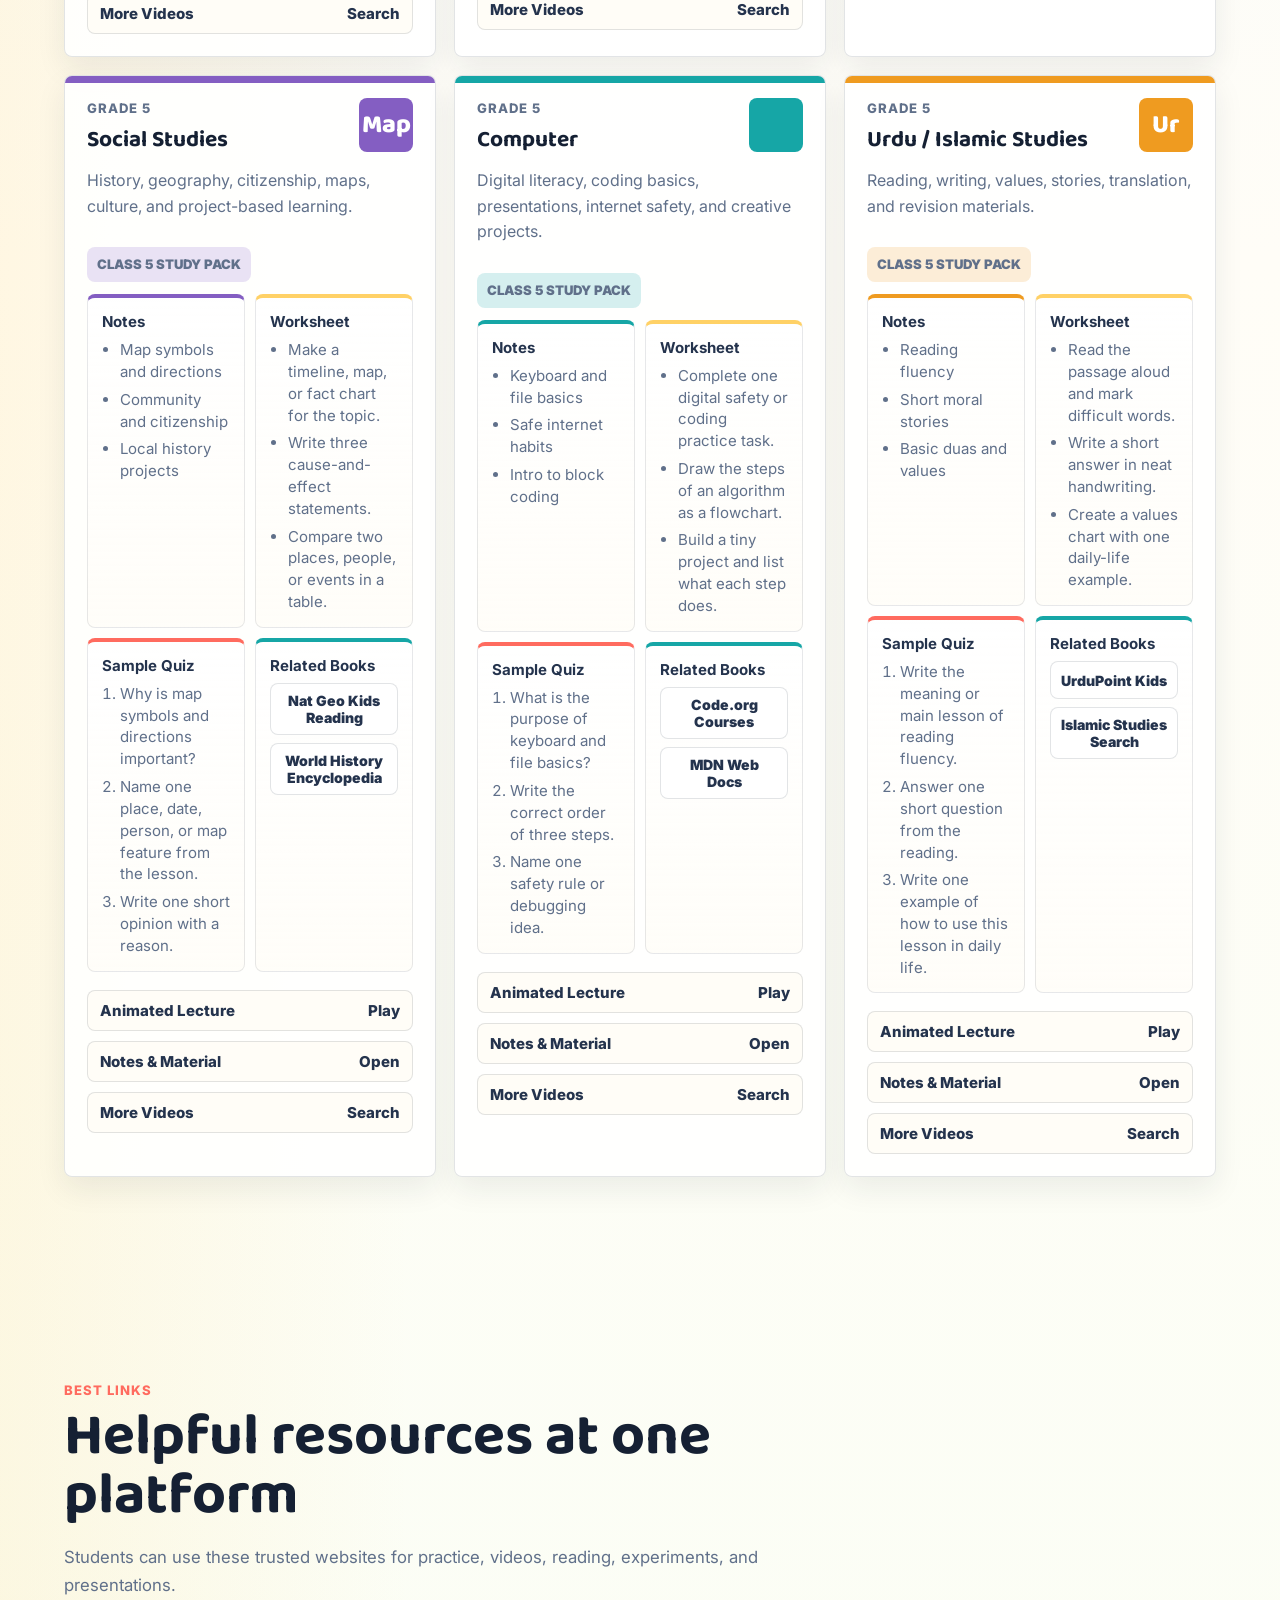
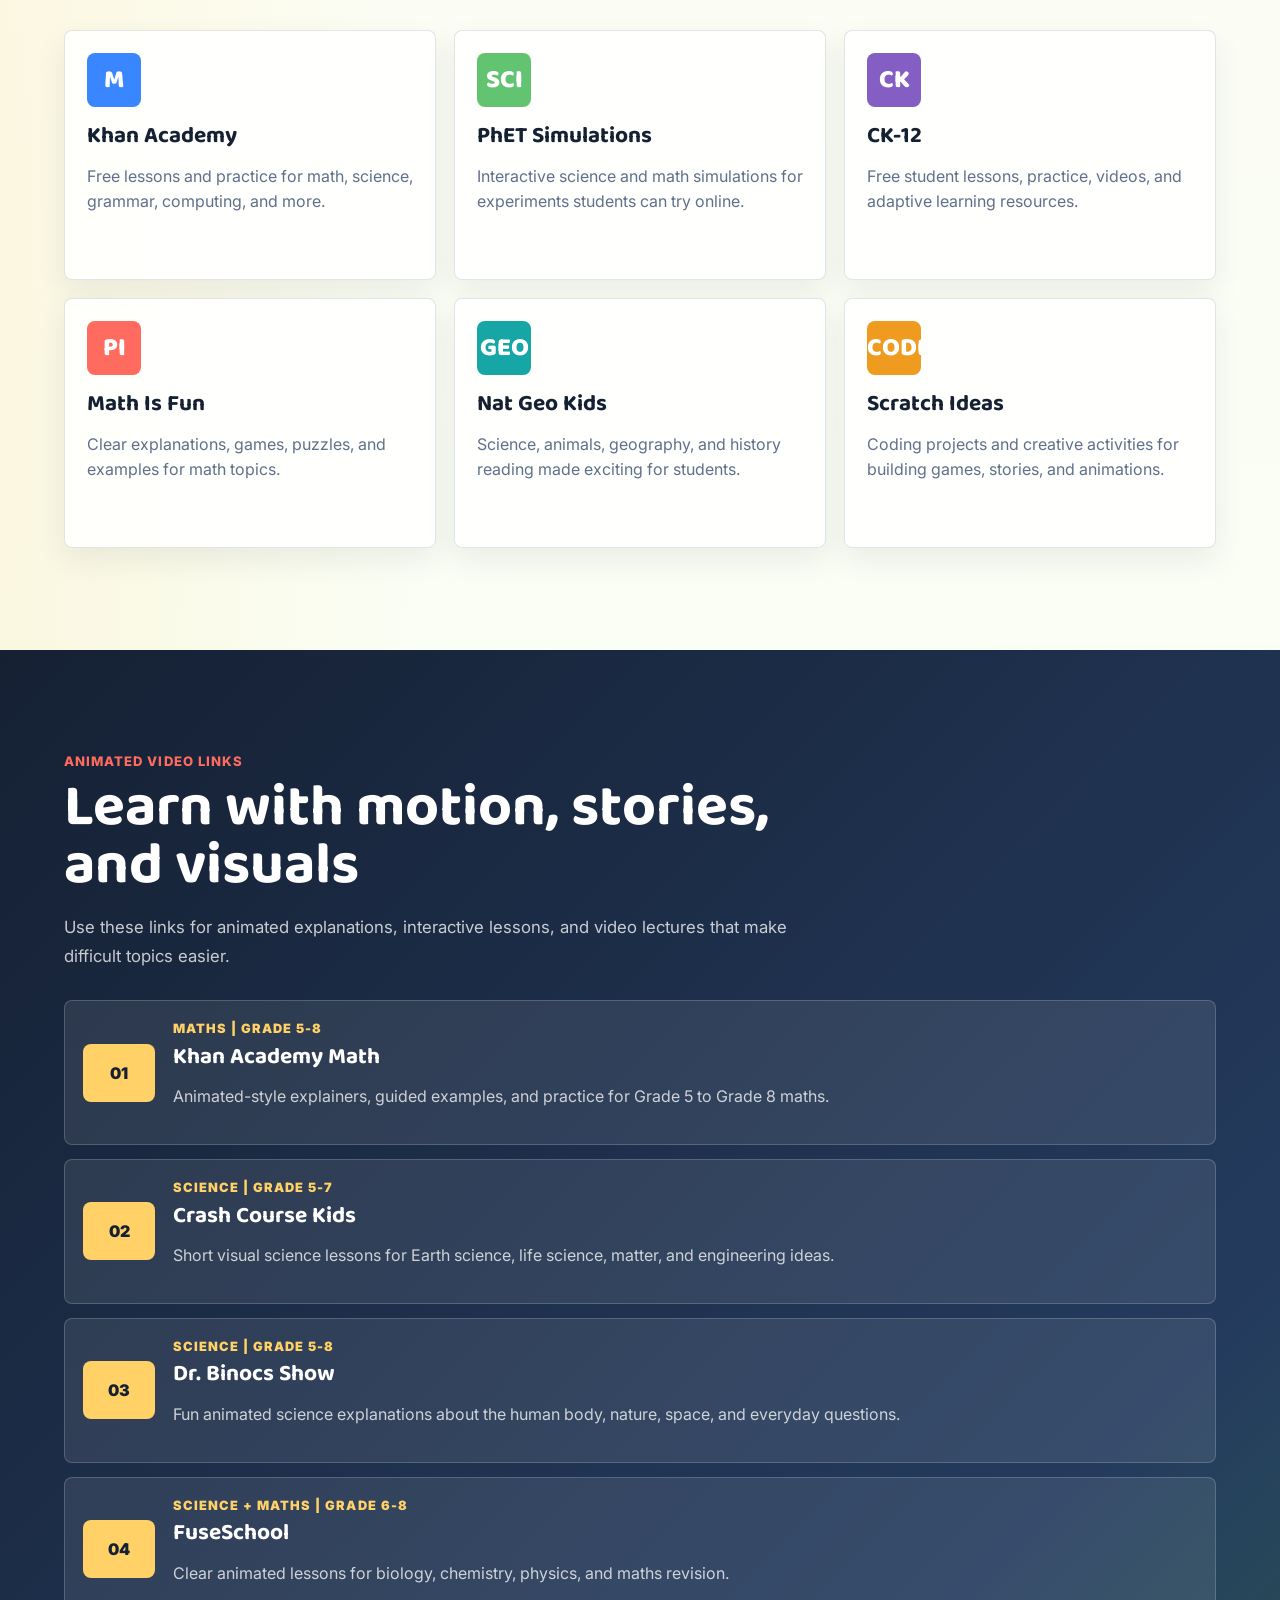
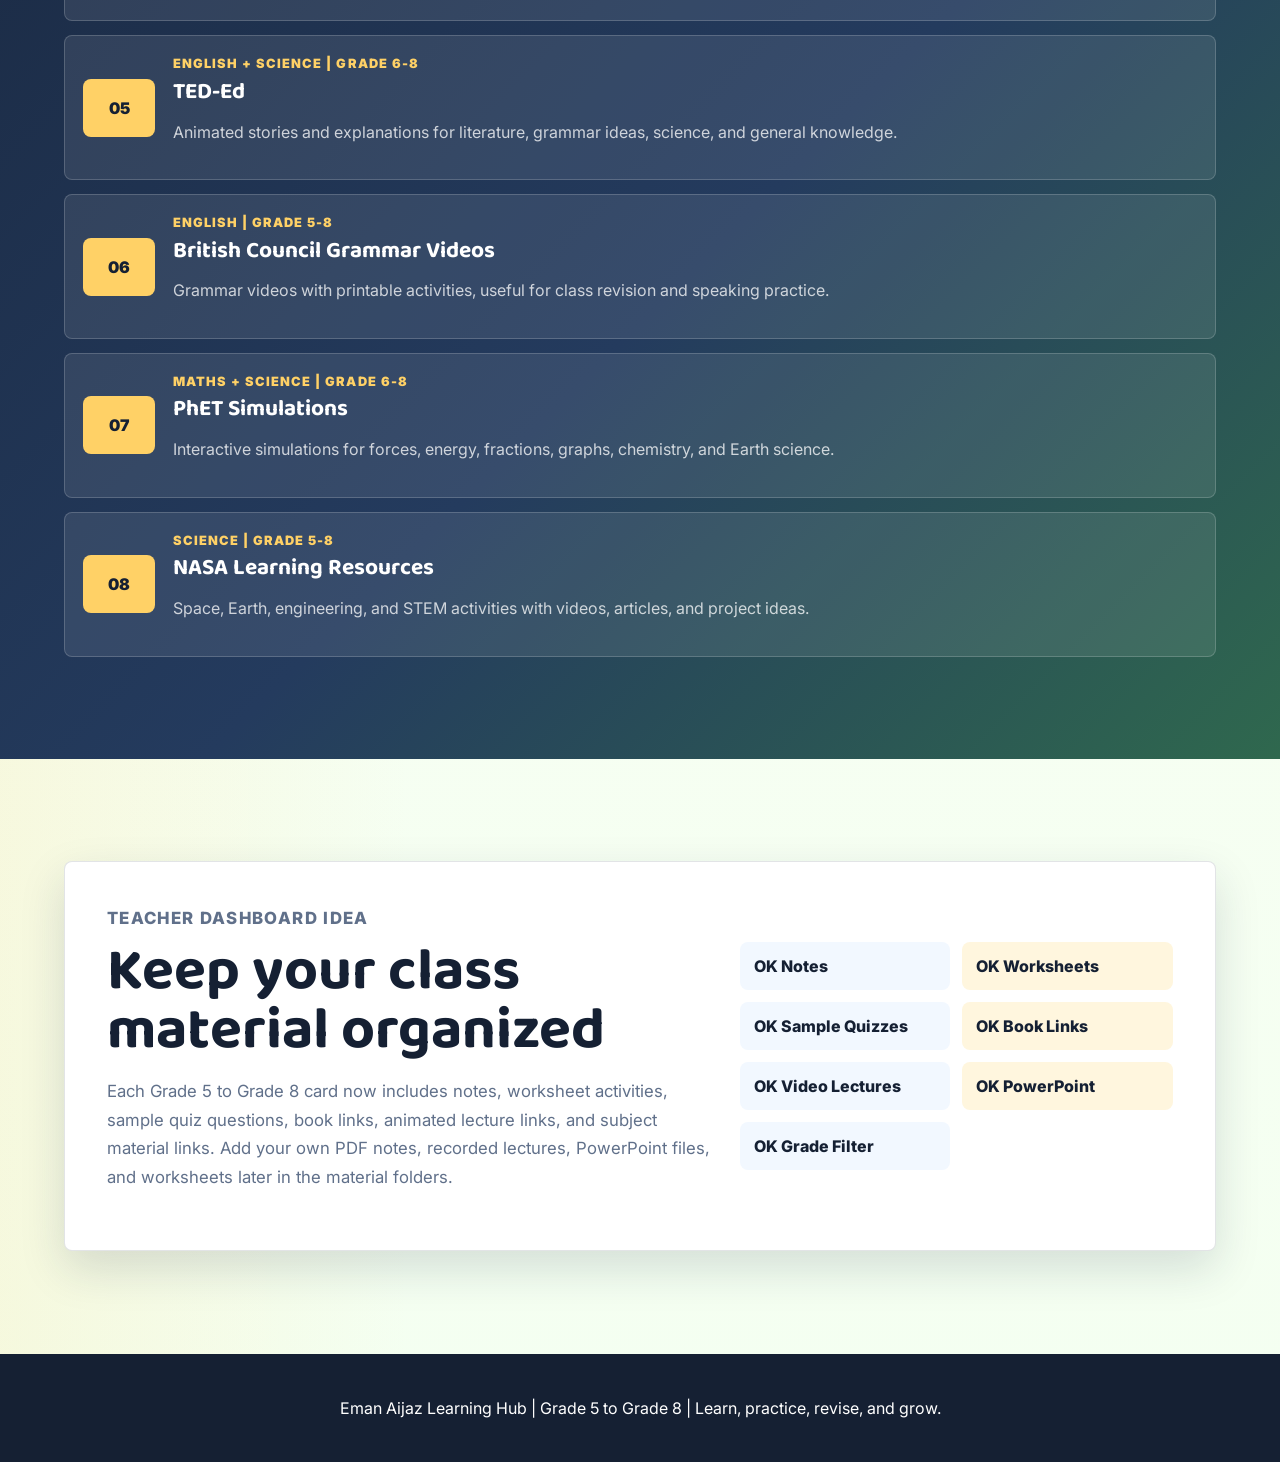
==== commit 48101219: "Add student spotlight photo" ====
--- a/index.html
+++ b/index.html
@@ -45,6 +45,20 @@
       <span>Math practice</span>
       <span>Science experiments</span>
       <span>English reading</span>
+    </section>
+
+    <section class="section spotlight-section" aria-label="Student achievement spotlight">
+      <div class="spotlight-layout">
+        <div class="spotlight-copy">
+          <p class="eyebrow">Student Spotlight</p>
+          <h2>Celebrate every learning milestone</h2>
+          <p>Hard work, confidence, and curiosity make every class moment special. This learning hub is made to support bright students with notes, worksheets, quizzes, book links, and animated lessons.</p>
+        </div>
+        <figure class="spotlight-photo">
+          <img src="assets/eman-graduation.jpeg" alt="Eman Aijaz celebrating a school achievement in graduation dress">
+          <figcaption>Eman Aijaz Learning Hub</figcaption>
+        </figure>
+      </div>
     </section>
 
     <section class="section library-section" id="library">
--- a/styles.css
+++ b/styles.css
@@ -220,6 +220,50 @@
   padding: clamp(58px, 8vw, 104px) clamp(18px, 5vw, 72px);
 }
 
+.spotlight-section {
+  background:
+    linear-gradient(135deg, rgba(255, 209, 102, 0.22), rgba(22, 166, 166, 0.13)),
+    white;
+}
+
+.spotlight-layout {
+  display: grid;
+  grid-template-columns: minmax(0, 1.05fr) minmax(280px, 0.95fr);
+  align-items: center;
+  gap: clamp(24px, 5vw, 58px);
+  max-width: 1160px;
+  margin: 0 auto;
+}
+
+.spotlight-copy p:not(.eyebrow) {
+  color: var(--muted);
+  font-size: 1.08rem;
+  line-height: 1.7;
+}
+
+.spotlight-photo {
+  margin: 0;
+}
+
+.spotlight-photo img {
+  display: block;
+  width: 100%;
+  max-height: 560px;
+  object-fit: cover;
+  object-position: center 30%;
+  border: 8px solid white;
+  border-radius: 8px;
+  box-shadow: var(--shadow);
+}
+
+.spotlight-photo figcaption {
+  margin-top: 12px;
+  color: #34425a;
+  font-size: 0.95rem;
+  font-weight: 900;
+  text-align: center;
+}
+
 .section-heading {
   max-width: 760px;
   margin-bottom: 30px;
@@ -543,7 +587,8 @@
 @media (max-width: 980px) {
   .subject-grid,
   .resource-grid,
-  .planner-panel {
+  .planner-panel,
+  .spotlight-layout {
     grid-template-columns: repeat(2, minmax(0, 1fr));
   }
 
@@ -573,9 +618,14 @@
   .subject-grid,
   .resource-grid,
   .planner-panel,
+  .spotlight-layout,
   .planner-checks,
   .study-pack {
     grid-template-columns: 1fr;
+  }
+
+  .spotlight-photo img {
+    max-height: 480px;
   }
 
   .video-list a {
